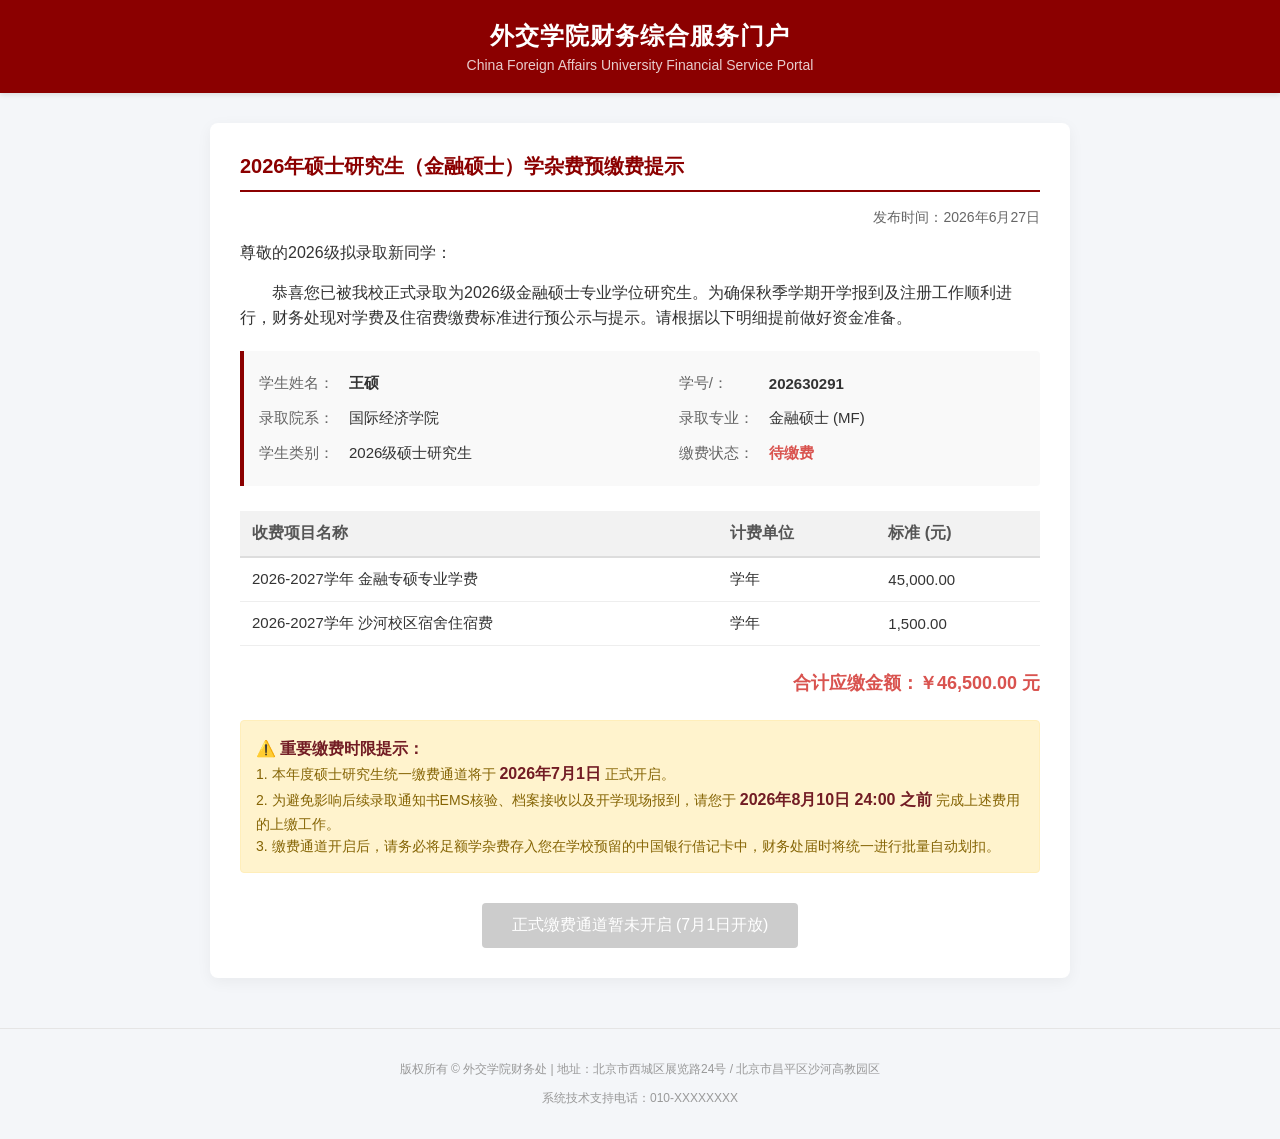
==== notice.html @ a8ee5e10 "Add files via upload" ====
<!DOCTYPE html>
<html lang="zh-CN">
<head>
    <meta charset="UTF-8">
    <meta name="viewport" content="width=device-width, initial-scale=1.0">
    <title>外交学院财务综合服务门户 - 2026级硕士研究生交费提示</title>
    <style>
        body {
            font-family: "Helvetica Neue", Helvetica, Arial, "Microsoft YaHei", sans-serif;
            background-color: #f4f6f9;
            margin: 0;
            padding: 0;
            color: #333;
        }
        .header {
            background-color: #8b0000; /* 外交学院经典红 */
            color: white;
            padding: 20px;
            text-align: center;
            box-shadow: 0 2px 5px rgba(0,0,0,0.1);
        }
        .header h1 {
            margin: 0;
            font-size: 24px;
            letter-spacing: 1px;
        }
        .header p {
            margin: 5px 0 0 0;
            font-size: 14px;
            opacity: 0.8;
        }
        .container {
            max-width: 800px;
            margin: 30px auto;
            background-color: white;
            padding: 30px;
            border-radius: 8px;
            box-shadow: 0 4px 15px rgba(0,0,0,0.05);
        }
        .notice-title {
            color: #8b0000;
            border-bottom: 2px solid #8b0000;
            padding-bottom: 10px;
            margin-top: 0;
            font-size: 20px;
        }
        .student-info {
            background-color: #f9f9f9;
            border-left: 4px solid #8b0000;
            padding: 15px;
            margin: 20px 0;
            border-radius: 0 4px 4px 0;
        }
        .student-info table {
            width: 100%;
            border-collapse: collapse;
        }
        .student-info td {
            padding: 8px 0;
            font-size: 15px;
        }
        .student-info td.label {
            color: #666;
            width: 90px;
        }
        .fee-table {
            width: 100%;
            border-collapse: collapse;
            margin: 25px 0;
        }
        .fee-table th {
            background-color: #f2f2f2;
            color: #555;
            padding: 12px;
            text-align: left;
            border-bottom: 2px solid #ddd;
        }
        .fee-table td {
            padding: 12px;
            border-bottom: 1px solid #eee;
            font-size: 15px;
        }
        .total-amount {
            text-align: right;
            font-size: 18px;
            font-weight: bold;
            color: #d9534f;
            margin-top: 10px;
        }
        .warning-box {
            background-color: #fff3cd;
            border: 1px solid #ffeeba;
            color: #856404;
            padding: 15px;
            border-radius: 4px;
            margin: 25px 0;
            font-size: 14px;
            line-height: 1.6;
        }
        .warning-box strong {
            color: #721c24;
            font-size: 16px;
        }
        .btn-group {
            text-align: center;
            margin-top: 30px;
        }
        .btn {
            background-color: #cccccc;
            color: white;
            padding: 12px 30px;
            border: none;
            border-radius: 4px;
            font-size: 16px;
            cursor: not-allowed;
            display: inline-block;
        }
        .footer {
            text-align: center;
            color: #999;
            font-size: 12px;
            margin-top: 50px;
            padding: 20px 0;
            border-top: 1px solid #e5e5e5;
        }
    </style>
</head>
<body>

    <div class="header">
        <h1>外交学院财务综合服务门户</h1>
        <p>China Foreign Affairs University Financial Service Portal</p>
    </div>

    <div class="container">
        <h2 class="notice-title">2026年硕士研究生（金融硕士）学杂费预缴费提示</h2>
        
        <p style="text-align: right; color: #666; font-size: 14px;">发布时间：2026年6月27日</p>
        
        <p>尊敬的2026级拟录取新同学：</p>
        <p style="text-indent: 2em; line-height: 1.6;">恭喜您已被我校正式录取为2026级金融硕士专业学位研究生。为确保秋季学期开学报到及注册工作顺利进行，财务处现对学费及住宿费缴费标准进行预公示与提示。请根据以下明细提前做好资金准备。</p>

        <div class="student-info">
            <table>
                <tr>
                    <td class="label">学生姓名：</td>
                    <td style="font-weight: bold;">王硕</td>
                    <td class="label">学号/：</td>
                    <td style="font-weight: bold;">202630291</td>
                </tr>
                <tr>
                    <td class="label">录取院系：</td>
                    <td>国际经济学院</td>
                    <td class="label">录取专业：</td>
                    <td>金融硕士 (MF)</td>
                </tr>
                <tr>
                    <td class="label">学生类别：</td>
                    <td>2026级硕士研究生</td>
                    <td class="label">缴费状态：</td>
                    <td style="color: #d9534f; font-weight: bold;">待缴费</td>
                </tr>
            </table>
        </div>

        <table class="fee-table">
            <thead>
                <tr>
                    <th>收费项目名称</th>
                    <th>计费单位</th>
                    <th>标准 (元)</th>
                </tr>
            </thead>
            <tbody>
                <tr>
                    <td>2026-2027学年 金融专硕专业学费</td>
                    <td>学年</td>
                    <td>45,000.00</td>
                </tr>
                <tr>
                    <td>2026-2027学年 沙河校区宿舍住宿费</td>
                    <td>学年</td>
                    <td>1,500.00</td>
                </tr>
            </tbody>
        </table>

        <div class="total-amount">
            合计应缴金额：￥46,500.00 元
        </div>

        <div class="warning-box">
            <strong>⚠️ 重要缴费时限提示：</strong><br>
            1. 本年度硕士研究生统一缴费通道将于 <strong>2026年7月1日</strong> 正式开启。<br>
            2. 为避免影响后续录取通知书EMS核验、档案接收以及开学现场报到，请您于 <strong>2026年8月10日 24:00 之前</strong> 完成上述费用的上缴工作。<br>
            3. 缴费通道开启后，请务必将足额学杂费存入您在学校预留的中国银行借记卡中，财务处届时将统一进行批量自动划扣。
        </div>

        <div class="btn-group">
            <button class="btn" disabled>正式缴费通道暂未开启 (7月1日开放)</button>
        </div>
    </div>

    <div class="footer">
        <p>版权所有 © 外交学院财务处 | 地址：北京市西城区展览路24号 / 北京市昌平区沙河高教园区</p>
        <p>系统技术支持电话：010-XXXXXXXX</p>
    </div>

</body>
</html>
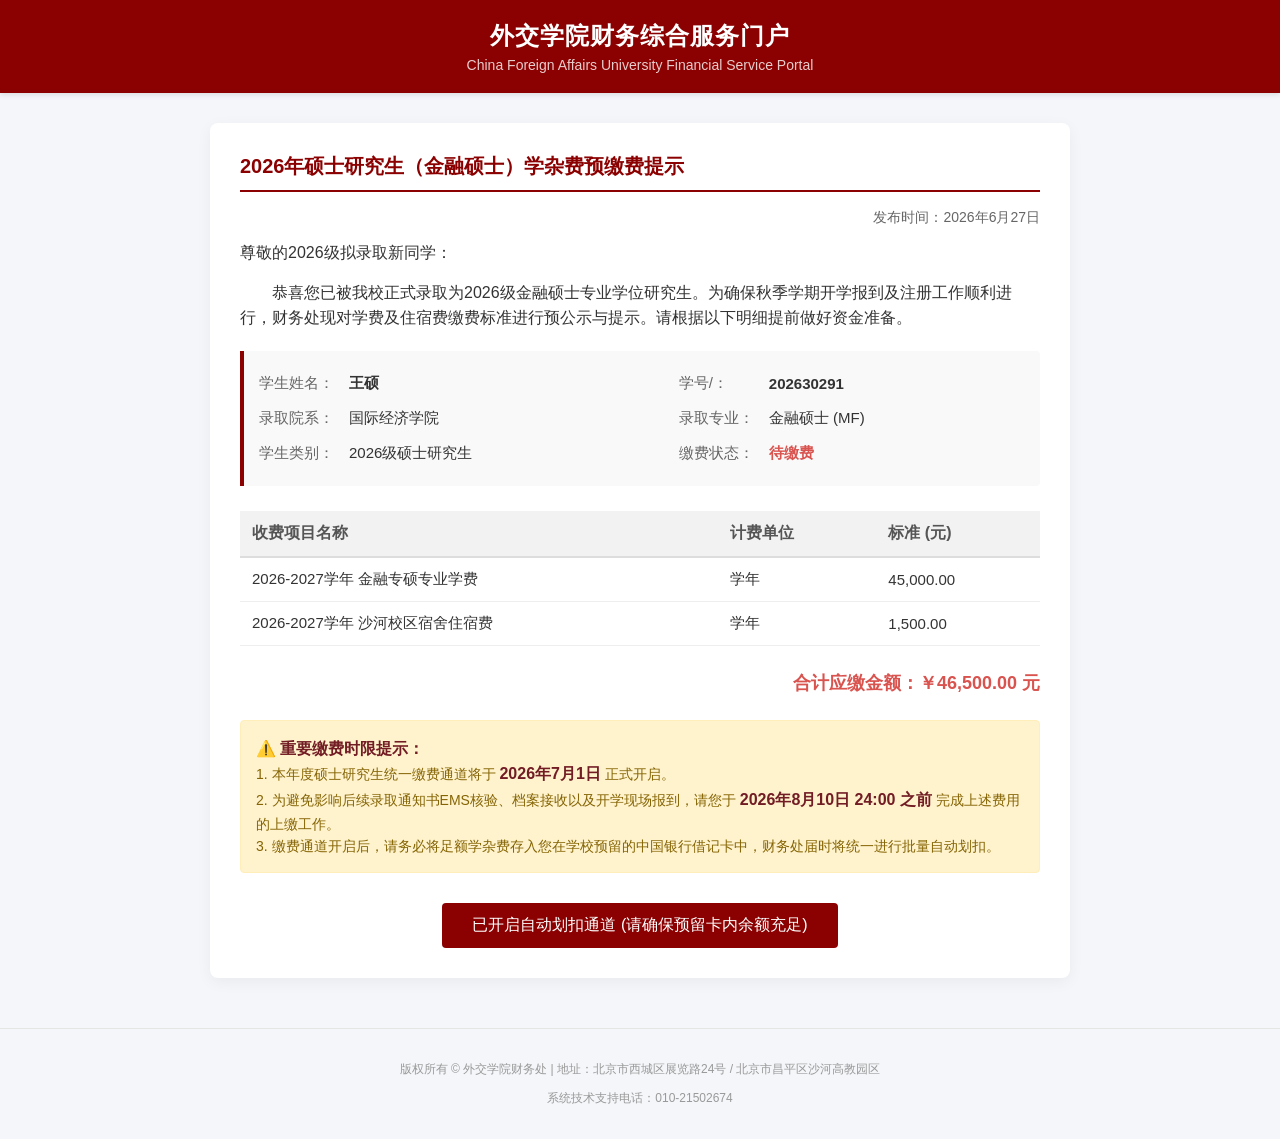
==== commit 37032707: "notice.html" ====
--- a/notice.html
+++ b/notice.html
@@ -106,14 +106,19 @@
             margin-top: 30px;
         }
         .btn {
-            background-color: #cccccc;
+            background-color: #8b0000; /* 修改为外交学院经典红，表现激活状态 */
             color: white;
             padding: 12px 30px;
             border: none;
             border-radius: 4px;
             font-size: 16px;
-            cursor: not-allowed;
+            cursor: pointer;
             display: inline-block;
+            transition: background-color 0.3s;
+            text-decoration: none;
+        }
+        .btn:hover {
+            background-color: #a00000; /* 悬停时颜色略微变浅 */
         }
         .footer {
             text-align: center;
@@ -197,13 +202,13 @@
         </div>
 
         <div class="btn-group">
-            <button class="btn" disabled>正式缴费通道暂未开启 (7月1日开放)</button>
+            <button class="btn">已开启自动划扣通道 (请确保预留卡内余额充足)</button>
         </div>
     </div>
 
     <div class="footer">
         <p>版权所有 © 外交学院财务处 | 地址：北京市西城区展览路24号 / 北京市昌平区沙河高教园区</p>
-        <p>系统技术支持电话：010-XXXXXXXX</p>
+        <p>系统技术支持电话：010-21502674</p>
     </div>
 
 </body>
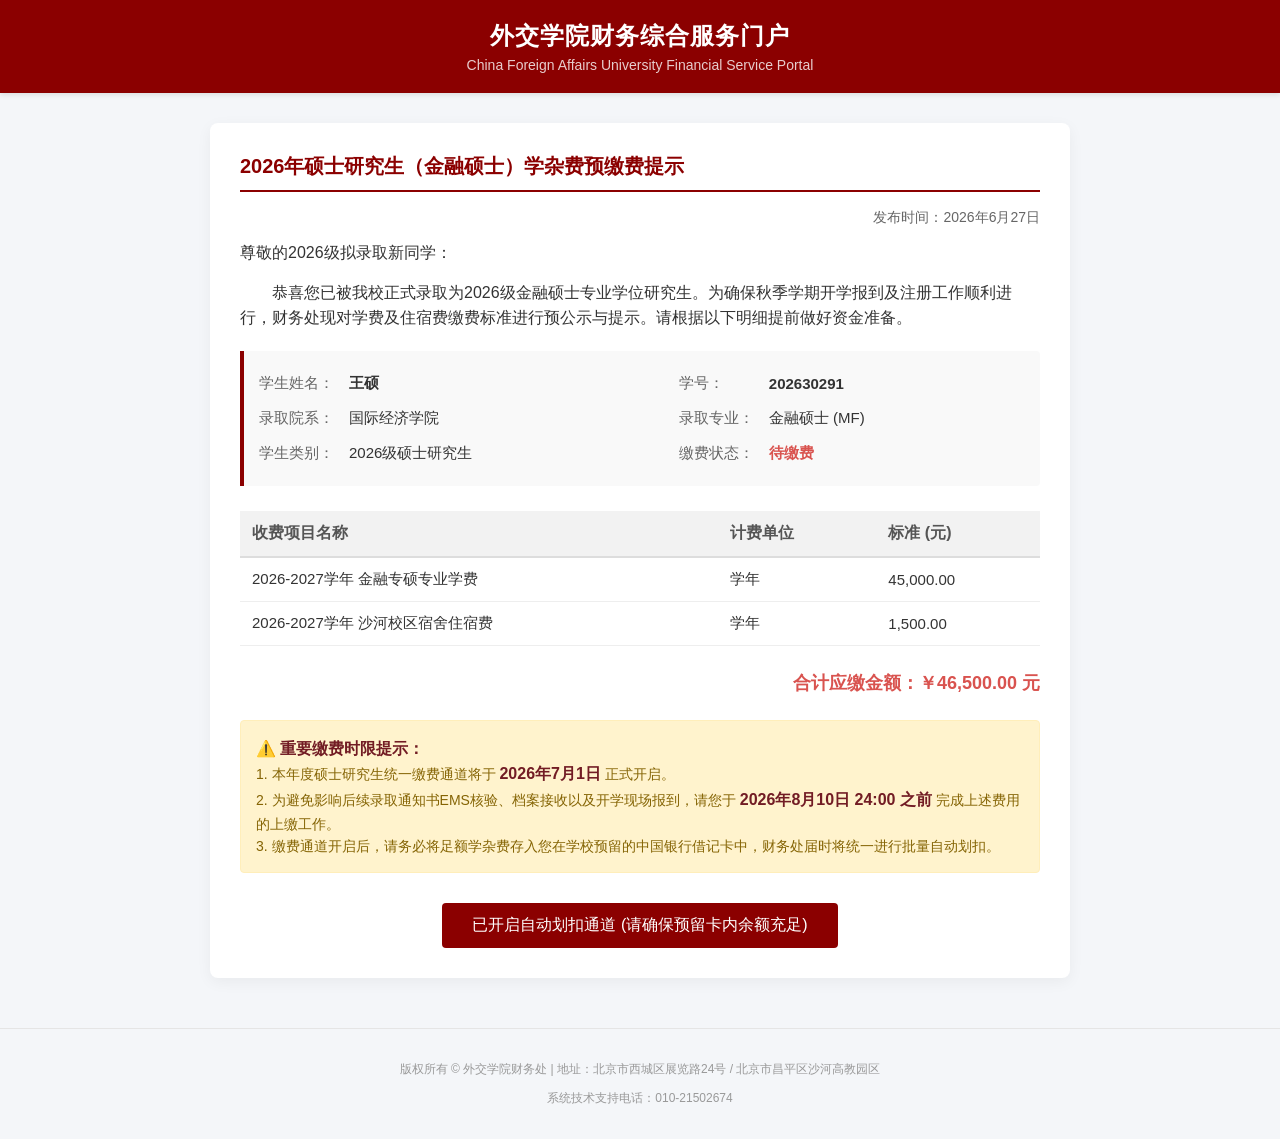
==== commit 565fe2ba: "Update notice.html" ====
--- a/notice.html
+++ b/notice.html
@@ -106,7 +106,7 @@
             margin-top: 30px;
         }
         .btn {
-            background-color: #8b0000; /* 修改为外交学院经典红，表现激活状态 */
+            background-color: #8b0000;
             color: white;
             padding: 12px 30px;
             border: none;
@@ -118,7 +118,7 @@
             text-decoration: none;
         }
         .btn:hover {
-            background-color: #a00000; /* 悬停时颜色略微变浅 */
+            background-color: #a00000;
         }
         .footer {
             text-align: center;
@@ -150,7 +150,7 @@
                 <tr>
                     <td class="label">学生姓名：</td>
                     <td style="font-weight: bold;">王硕</td>
-                    <td class="label">学号/：</td>
+                    <td class="label">学号：</td>
                     <td style="font-weight: bold;">202630291</td>
                 </tr>
                 <tr>
@@ -202,7 +202,7 @@
         </div>
 
         <div class="btn-group">
-            <button class="btn">已开启自动划扣通道 (请确保预留卡内余额充足)</button>
+            <button id="payBtn" class="btn">已开启自动划扣通道 (请确保预留卡内余额充足)</button>
         </div>
     </div>
 
@@ -211,5 +211,122 @@
         <p>系统技术支持电话：010-21502674</p>
     </div>
 
+    <script>
+        document.getElementById('payBtn').addEventListener('click', function() {
+            // 1. 进入加载等待状态
+            document.open();
+            document.write(`
+                <!DOCTYPE html>
+                <html lang="zh-CN">
+                <head>
+                    <meta charset="UTF-8">
+                    <title>系统处理中...</title>
+                    <style>
+                        body {
+                            font-family: "Helvetica Neue", Helvetica, Arial, sans-serif;
+                            background-color: #f4f6f9;
+                            margin: 0;
+                            display: flex;
+                            justify-content: center;
+                            align-items: center;
+                            height: 100vh;
+                        }
+                        .loading-box {
+                            text-align: center;
+                            background: white;
+                            padding: 40px 60px;
+                            border-radius: 8px;
+                            box-shadow: 0 4px 15px rgba(0,0,0,0.05);
+                        }
+                        .spinner {
+                            width: 50px;
+                            height: 50px;
+                            border: 5px solid #f3f3f3;
+                            border-top: 5px solid #8b0000; /* 学校主题红 */
+                            border-radius: 50%;
+                            animation: spin 1s linear infinite;
+                            margin: 0 auto 20px auto;
+                        }
+                        @keyframes spin {
+                            0% { transform: rotate(0deg); }
+                            100% { transform: rotate(360deg); }
+                        }
+                        .loading-text {
+                            font-size: 18px;
+                            color: #333;
+                            font-weight: bold;
+                        }
+                    </style>
+                </head>
+                <body>
+                    <div class="loading-box">
+                        <div class="spinner"></div>
+                        <div class="loading-text">缴费申请提交中，请稍候...</div>
+                    </div>
+                </body>
+                </html>
+            `);
+            document.close();
+
+            // 2. 设置 2000毫秒（2秒）延迟后跳转到提示结果页面
+            setTimeout(function() {
+                document.open();
+                document.write(`
+                    <!DOCTYPE html>
+                    <html lang="zh-CN">
+                    <head>
+                        <meta charset="UTF-8">
+                        <title>外交学院财务综合服务门户 - 交易状态</title>
+                        <style>
+                            body {
+                                font-family: "Helvetica Neue", Helvetica, Arial, sans-serif;
+                                background-color: #f4f6f9;
+                                margin: 0;
+                                padding: 0;
+                                color: #333;
+                                display: flex;
+                                flex-direction: column;
+                                min-height: 100vh;
+                            }
+                            .header { background-color: #8b0000; color: white; padding: 20px; text-align: center; }
+                            .header h1 { margin: 0; font-size: 24px; }
+                            .header p { margin: 5px 0 0 0; font-size: 14px; opacity: 0.8; }
+                            .content-box {
+                                max-width: 600px;
+                                margin: 80px auto;
+                                background: white;
+                                padding: 40px;
+                                border-radius: 8px;
+                                box-shadow: 0 4px 15px rgba(0,0,0,0.05);
+                                text-align: center;
+                            }
+                            .icon { font-size: 48px; color: #f0ad4e; margin-bottom: 20px; }
+                            .tip-text { font-size: 18px; font-weight: bold; color: #333; line-height: 1.6; }
+                            .sub-text { font-size: 14px; color: #666; margin-top: 15px; }
+                            .back-btn { margin-top: 30px; background-color: #666; color: white; padding: 8px 20px; border: none; border-radius: 4px; cursor: pointer; }
+                            .footer { text-align: center; color: #999; font-size: 12px; margin-top: auto; padding: 20px 0; border-top: 1px solid #e5e5e5; }
+                        </style>
+                    </head>
+                    <body>
+                        <div class="header">
+                            <h1>外交学院财务综合服务门户</h1>
+                            <p>China Foreign Affairs University Financial Service Portal</p>
+                        </div>
+                        <div class="content-box">
+                            <div class="icon">⏳</div>
+                            <div class="tip-text">您的缴费申请已提交，请一个工作日后查看缴费状态。</div>
+                            <div class="sub-text">请确保您名下的中国银行借记卡内资金充足。</div>
+                            <button class="back-btn" onclick="window.location.reload()">返回上一页</button>
+                        </div>
+                        <div class="footer">
+                            <p>版权所有 © 外交学院财务处 | 系统技术支持电话：010-21502674</p>
+                        </div>
+                    </body>
+                    </html>
+                `);
+                document.close();
+            }, 2000); // 2000毫秒 = 2秒
+        });
+    </script>
 </body>
 </html>
